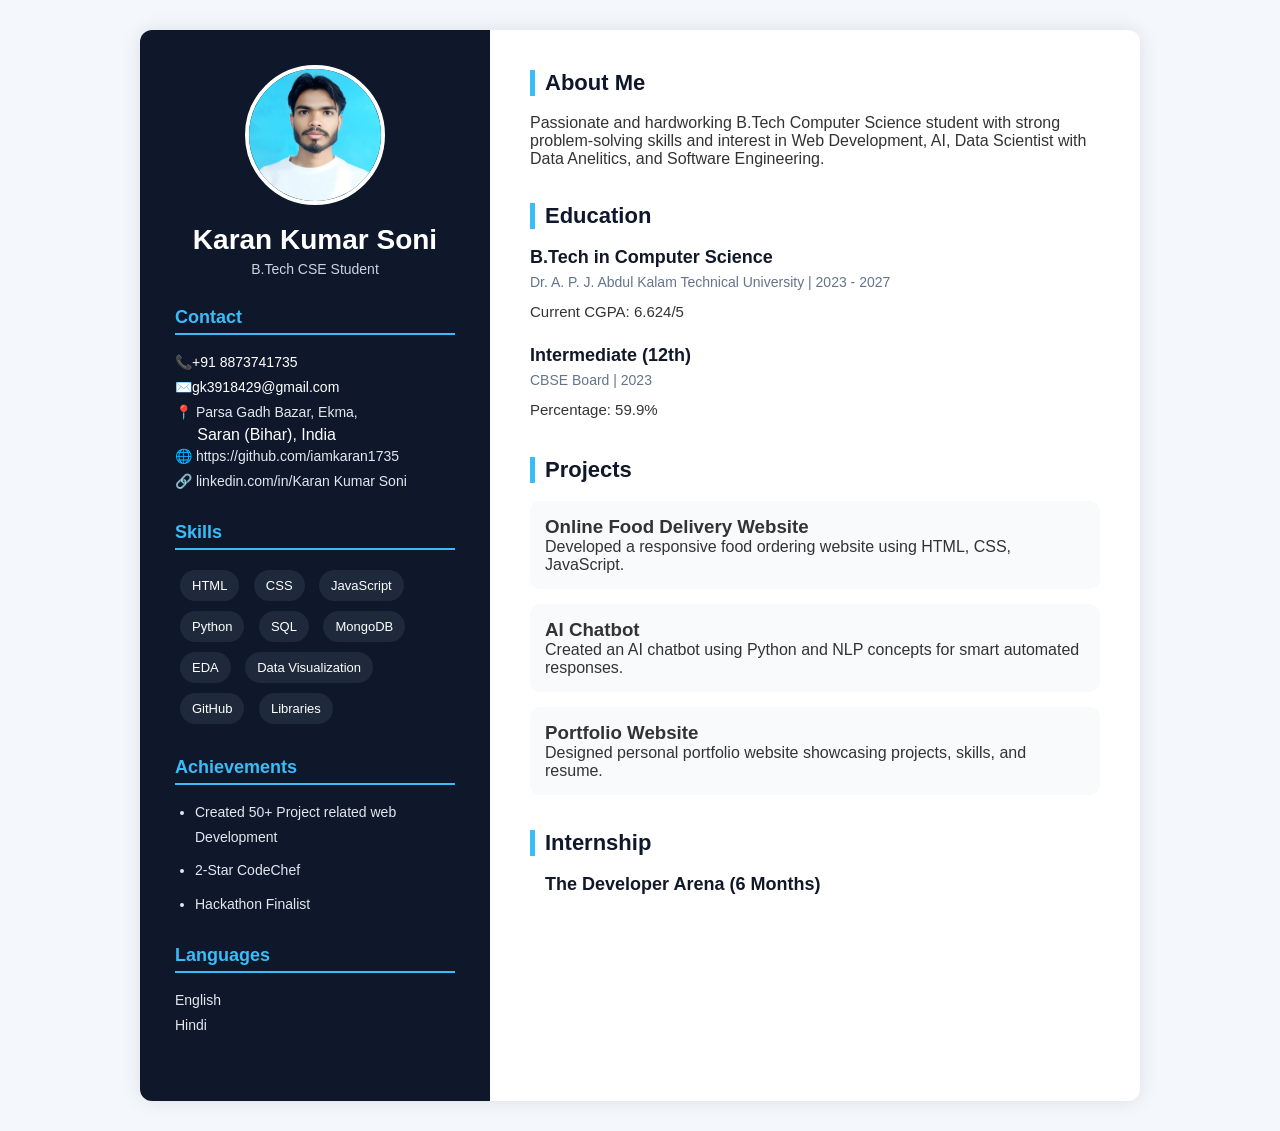
==== index.html @ 85c6657e "Rename resume.html to index.html" ====
<!DOCTYPE html>
<html lang="en">
<head>
  <meta charset="UTF-8" />
  <meta name="viewport" content="width=device-width, initial-scale=1.0"/>
  <title>B.Tech CSE Resume</title>
  <link rel="stylesheet" href="style.css">

</head>
<body>

  <div class="resume">

    <!-- LEFT -->

    <div class="left">

      <div class="profile">
        <img src="image/img.jpg" alt="Profile photo">
        <h1>Karan Kumar Soni</h1>
        <p>B.Tech CSE Student</p>
      </div>

      <div class="section">
        <h2>Contact</h2>
        <p> 
          <a href="tel:+918873741735" class="phone-link">
            📞+91 8873741735
          </a>
        </p>
        <p>
          <a href="mailto:gk3918429@gmail.com">
            ✉️gk3918429@gmail.com
          </a>
        </p>
        <p>📍 Parsa Gadh Bazar, Ekma,</p></n> &nbsp;&nbsp;&nbsp;&nbsp;  Saran (Bihar), India</p>
        <p>🌐 https://github.com/iamkaran1735</p>
        <p>🔗 linkedin.com/in/Karan Kumar Soni</p>
      </div>

      <div class="section">
        <h2>Skills</h2>

        <div class="skills">
          <span>HTML</span>
          <span>CSS</span>
          <span>JavaScript</span>
          <span>Python</span>
          <span>SQL</span>
          <span>MongoDB</span>
          <span>EDA</span>
          <span>Data Visualization</span>
          <span>GitHub</span>
          <span>Libraries</span>
        </div>
      </div>

      <div class="section">
        <h2>Achievements</h2>

        <ul>
          <li>Created 50+ Project related web Development</li>
          <li>2-Star CodeChef</li>
          <li>Hackathon Finalist</li>
        </ul>
      </div>

      <div class="section">
        <h2>Languages</h2>

        <p>English</p>
        <p>Hindi</p>
      </div>

    </div>

    <!-- RIGHT -->

    <div class="right">

      <div class="right-section">
        <h2>About Me</h2>

        <p>
          Passionate and hardworking B.Tech Computer Science student
          with strong problem-solving skills and interest in Web
          Development, AI, Data Scientist with Data Anelitics, and Software Engineering.
        </p>
      </div>

      <div class="right-section">
        <h2>Education</h2>

        <div class="box">
          <h3>B.Tech in Computer Science</h3>
          <span>Dr. A. P. J. Abdul Kalam Technical University | 2023 - 2027</span>

          <p>
            Current CGPA: 6.624/5
          </p>
        </div>

        <div class="box">
          <h3>Intermediate (12th)</h3>
          <span>CBSE Board | 2023</span>

          <p>Percentage: 59.9%</p>
        </div>
      </div>

      <div class="right-section">
        <h2>Projects</h2>

        <div class="project">
          <h3>Online Food Delivery Website</h3>

          <p>
            Developed a responsive food ordering website using
            HTML, CSS, JavaScript.
          </p>
        </div>

        <div class="project">
          <h3>AI Chatbot</h3>

          <p>
            Created an AI chatbot using Python and NLP concepts
            for smart automated responses.
          </p>
        </div>

        <div class="project">
          <h3>Portfolio Website</h3>

          <p>
            Designed personal portfolio website showcasing
            projects, skills, and resume.
          </p>
        </div>
      </div>

      <div class="right-section">
        <h2>Internship</h2>

        <div class="box">
          <h3>&nbsp; &nbsp;The Developer Arena (6 Months)</h3>
          <!-- <h3>Web Development Intern</h3> -->

          <!-- <span>XYZ Company | June 2025 - Aug 2025</span> -->

          <!-- <ul>
            <li>Developed frontend UI using React.js</li>
            <li>Worked on REST API integration</li>
            <li>Improved website responsiveness</li>
          </ul> -->
        </div>
      </div>

    </div>

  </div>

</body>
</html>
---- style.css ----
*{
  margin:0;
  padding:0;
  box-sizing:border-box;
  font-family:'Poppins', sans-serif;
}

body{
  background:#f4f7fb;
  padding:30px;
  color:#333;
}
a{
    color: white;
    text-decoration: none;
    transition: 0.3s;
}

a:hover{
    color: #00bfff;
}
.phone-link{
    color: white;
    text-decoration: none;
    transition: 0.3s;
}

.phone-link:hover{
    color: #00bfff;
}

.resume{
  max-width:1000px;
  margin:auto;
  background:#fff;
  display:grid;
  grid-template-columns:35% 65%;
  box-shadow:0 0 20px rgba(0,0,0,0.1);
  border-radius:12px;
  overflow:hidden;
}

/* LEFT SIDE */

.left{
  background:#0f172a;
  color:white;
  padding:35px;
}

.profile{
  text-align:center;
  margin-bottom:30px;
}

.profile img{
  width:140px;
  height:140px;
  border-radius:50%;
  border:4px solid white;
  object-fit:cover;
  margin-bottom:15px;
  object-position:center top;
  object-position:0px -10px;
}

.profile h1{
  font-size:28px;
  margin-bottom:5px;
}

.profile p{
  color:#cbd5e1;
  font-size:14px;
}

.section{
  margin-bottom:28px;
}

.section h2{
  font-size:18px;
  margin-bottom:15px;
  color:#38bdf8;
  border-bottom:2px solid #38bdf8;
  padding-bottom:5px;
}

.section p,
.section li{
  font-size:14px;
  line-height:1.8;
  color:#e2e8f0;
}

.skills span{
  display:inline-block;
  background:#1e293b;
  padding:8px 12px;
  margin:5px;
  border-radius:20px;
  font-size:13px;
}

/* RIGHT SIDE */

.right{
  padding:40px;
}

.right-section{
  margin-bottom:35px;
}

.right-section h2{
  font-size:22px;
  color:#0f172a;
  margin-bottom:18px;
  border-left:5px solid #38bdf8;
  padding-left:10px;
}

.box{
  margin-bottom:20px;
}

.box h3{
  font-size:18px;
  color:#111827;
  margin-bottom:5px;
}

.box span{
  font-size:14px;
  color:#64748b;
}

.box p{
  margin-top:8px;
  line-height:1.7;
  font-size:15px;
}

ul{
  margin-left:20px;
  margin-top:10px;
}

ul li{
  margin-bottom:8px;
}

.project{
  background:#f8fafc;
  padding:15px;
  border-radius:10px;
  margin-bottom:15px;
  transition:0.3s;
}

.project:hover{
  transform:translateY(-4px);
  box-shadow:0 5px 15px rgba(0,0,0,0.08);
}

/* RESPONSIVE */

@media(max-width:768px){

  .resume{
    grid-template-columns:1fr;
  }

}
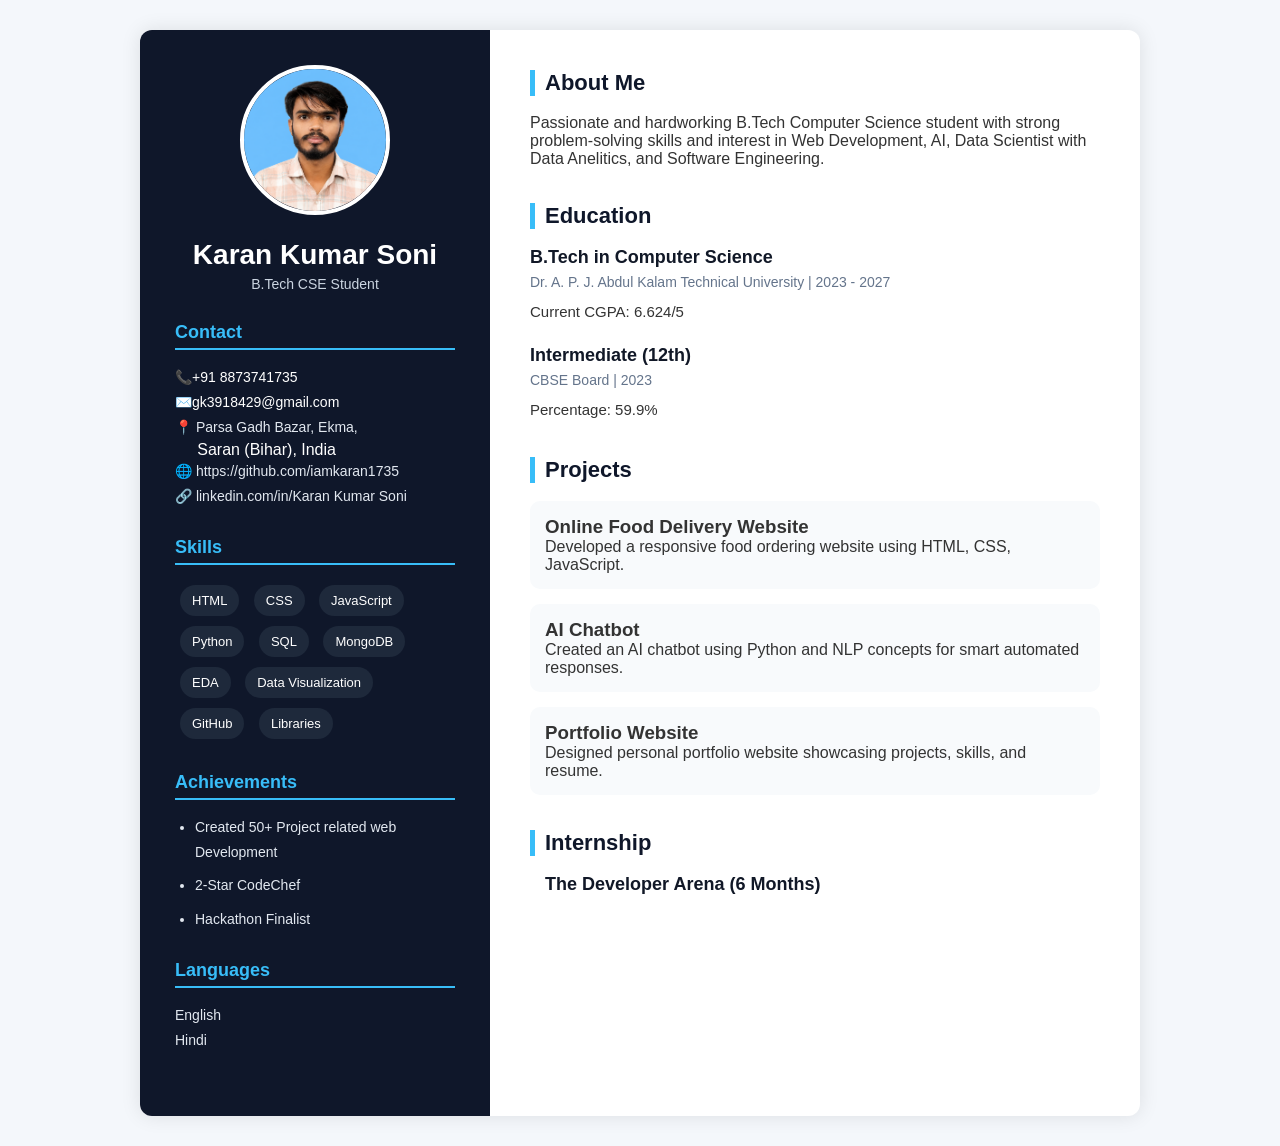
==== commit 1132d6df: "Update profile image" ====
--- a/index.html
+++ b/index.html
@@ -16,7 +16,7 @@
     <div class="left">
 
       <div class="profile">
-        <img src="image/img.jpg" alt="Profile photo">
+        <img src="image/profile.jpg" alt="Profile photo">
         <h1>Karan Kumar Soni</h1>
         <p>B.Tech CSE Student</p>
       </div>
--- a/style.css
+++ b/style.css
@@ -54,14 +54,15 @@
 }
 
 .profile img{
-  width:140px;
-  height:140px;
+  width:150px;
+  height:150px;
   border-radius:50%;
   border:4px solid white;
   object-fit:cover;
-  margin-bottom:15px;
+  margin-bottom:20px;
   object-position:center top;
-  object-position:0px -10px;
+  object-position:center bottom;
+  object-position:0px 0px;
 }
 
 .profile h1{
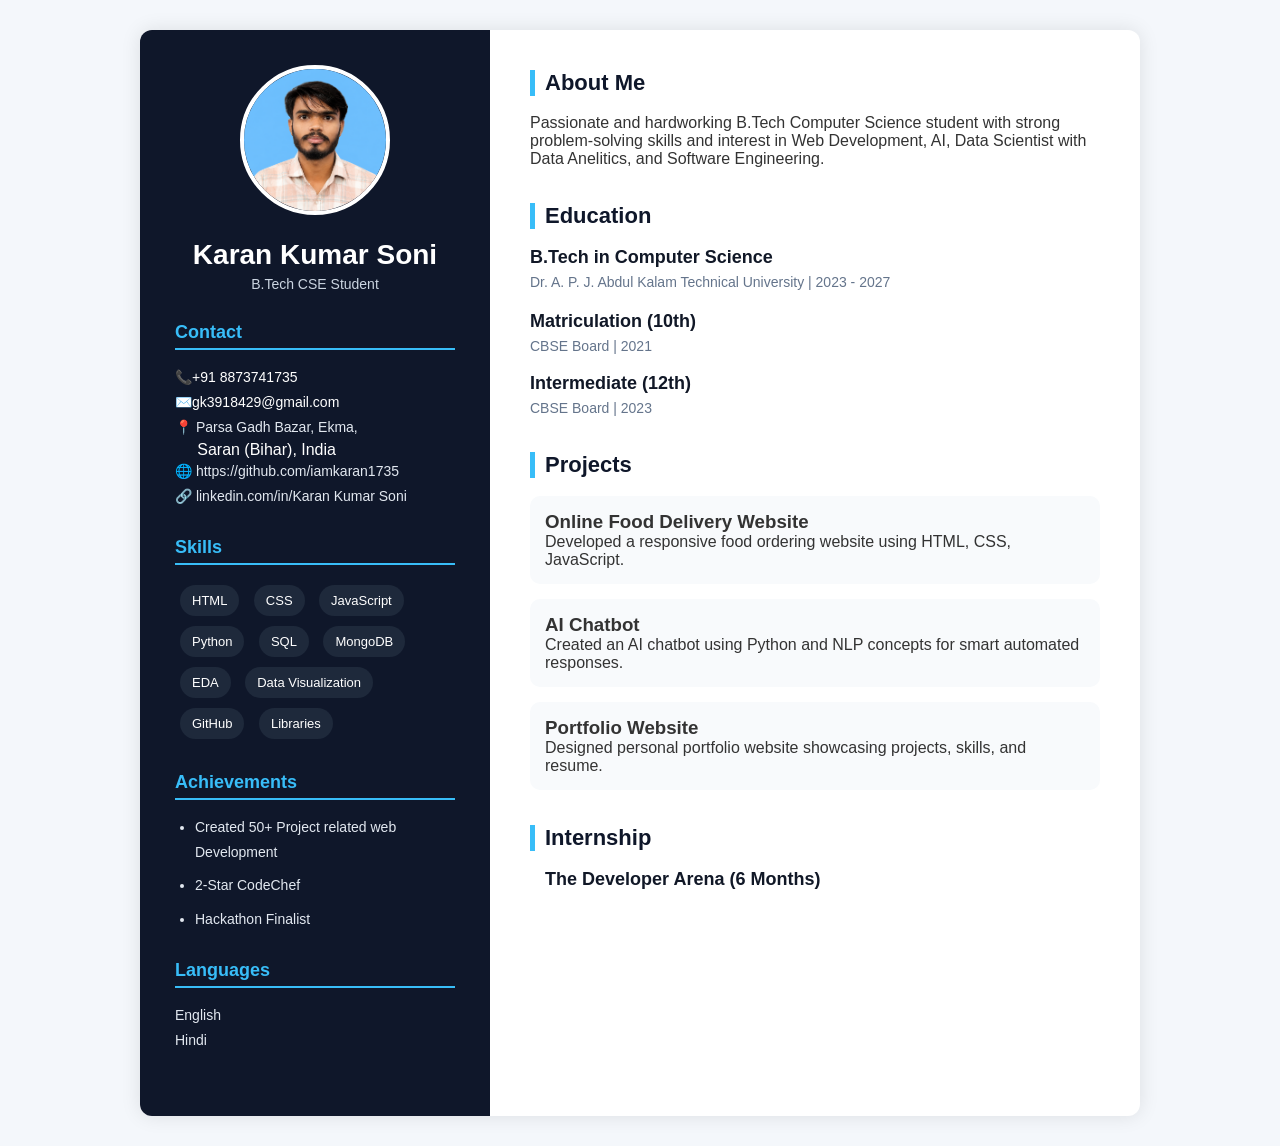
==== commit bf05a6d2: "Describe your changes" ====
--- a/index.html
+++ b/index.html
@@ -95,16 +95,19 @@
           <h3>B.Tech in Computer Science</h3>
           <span>Dr. A. P. J. Abdul Kalam Technical University | 2023 - 2027</span>
 
-          <p>
-            Current CGPA: 6.624/5
-          </p>
         </div>
 
         <div class="box">
+          <h3>Matriculation (10th)</h3>
+          <span>CBSE Board | 2021</span><br>
+          <br>
+
+
           <h3>Intermediate (12th)</h3>
           <span>CBSE Board | 2023</span>
 
-          <p>Percentage: 59.9%</p>
+
+
         </div>
       </div>
 
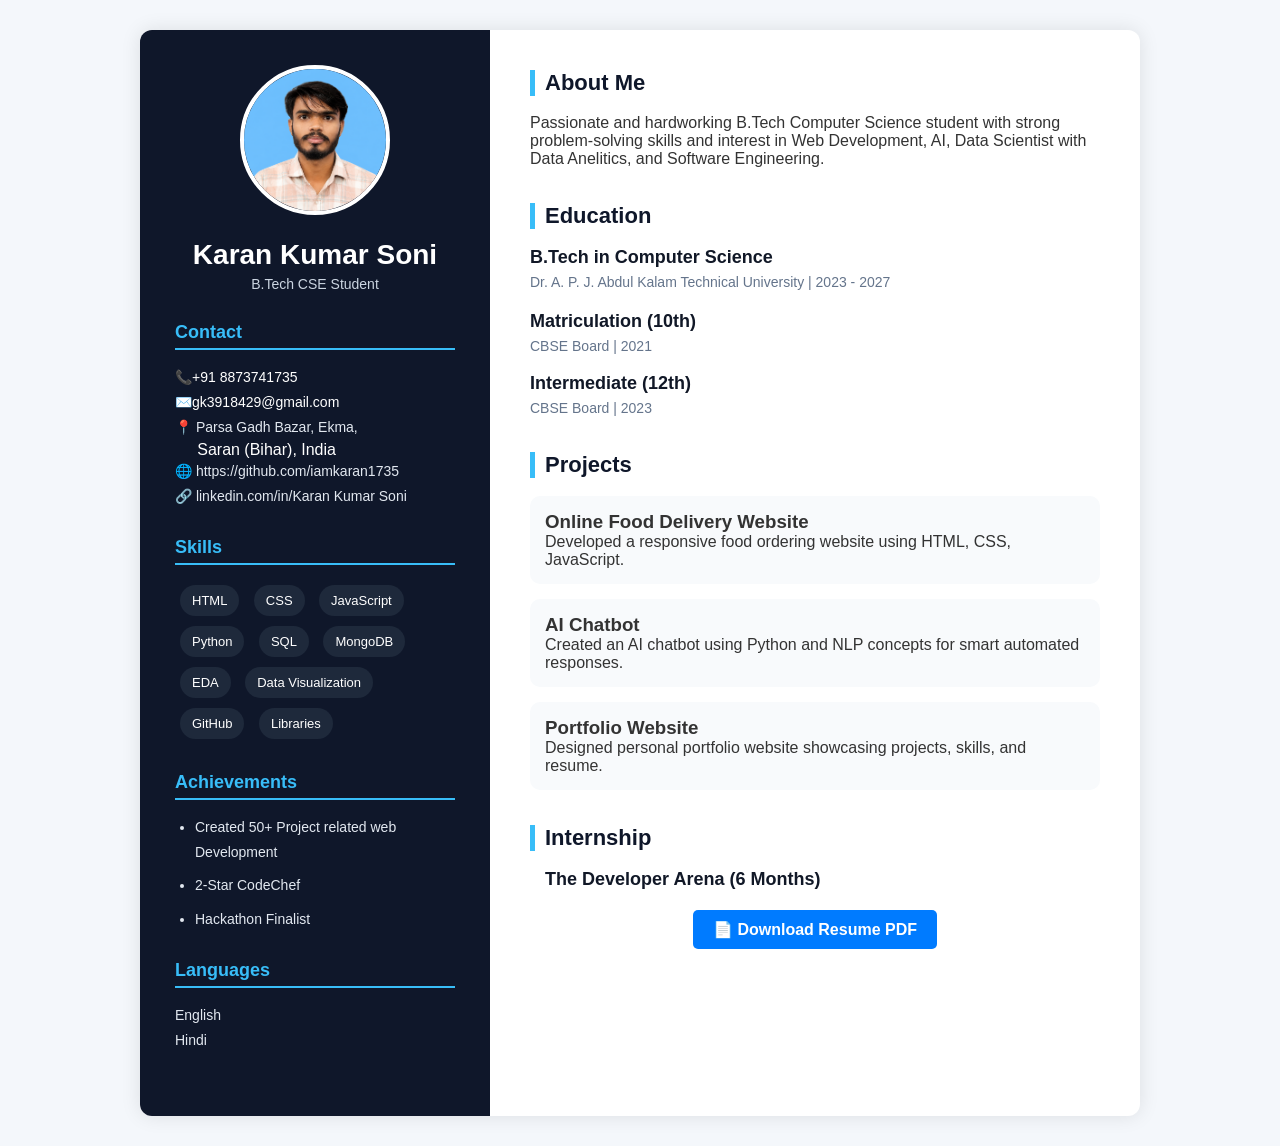
==== commit d14b1464: "Center download button" ====
--- a/index.html
+++ b/index.html
@@ -20,6 +20,7 @@
         <h1>Karan Kumar Soni</h1>
         <p>B.Tech CSE Student</p>
       </div>
+      
 
       <div class="section">
         <h2>Contact</h2>
@@ -156,6 +157,11 @@
             <li>Worked on REST API integration</li>
             <li>Improved website responsiveness</li>
           </ul> -->
+          <div class="btn-container">
+            <a href="Karan_Kumar_Soni_Resume.pdf" download class="download-btn">
+              📄 Download Resume PDF
+            </a>
+         </div> 
         </div>
       </div>
 
--- a/style.css
+++ b/style.css
@@ -163,6 +163,21 @@
   transform:translateY(-4px);
   box-shadow:0 5px 15px rgba(0,0,0,0.08);
 }
+.download-btn{
+    display:block;
+    width:fit-content;
+    margin:20px auto;
+    padding:10px 20px;
+    background:#007bff;
+    color:white;
+    text-decoration:none;
+    border-radius:5px;
+    font-weight:bold;
+    text-align:center;
+}
+.btn-container{
+    text-align:center;
+}
 
 /* RESPONSIVE */
 
